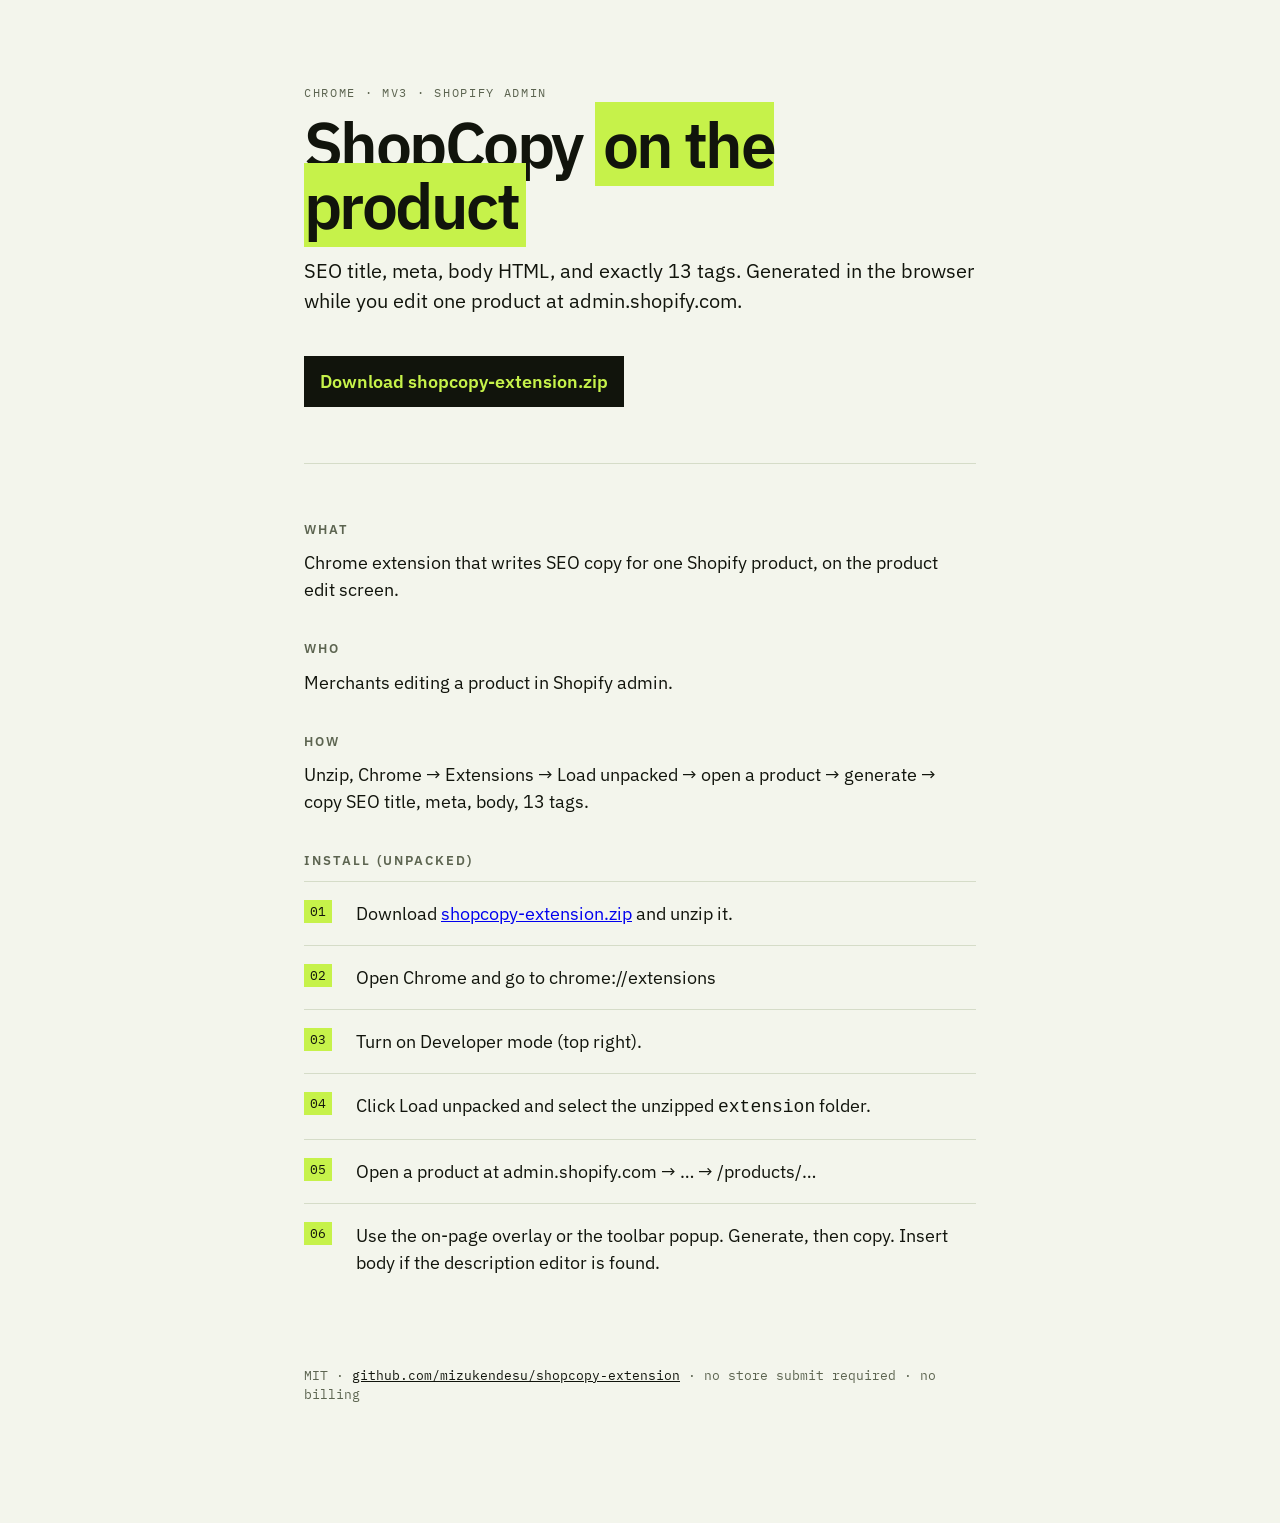
==== site/index.html @ ee1c4bcb "Add ShopCopy MV3 extension and GitHub Pages landing. Client-side SEO copy on Shopify product edit, u" ====
<!DOCTYPE html>
<html lang="en">
<head>
  <meta charset="utf-8" />
  <meta name="viewport" content="width=device-width, initial-scale=1" />
  <title>ShopCopy — Chrome extension for Shopify product SEO</title>
  <meta name="description" content="Chrome extension that writes SEO copy for one Shopify product, on the product edit screen." />
  <link rel="preconnect" href="https://fonts.googleapis.com" />
  <link rel="preconnect" href="https://fonts.gstatic.com" crossorigin />
  <link href="https://fonts.googleapis.com/css2?family=IBM+Plex+Mono:wght@400;500&family=IBM+Plex+Sans:wght@400;500;600;700&display=swap" rel="stylesheet" />
  <style>
    :root {
      --ink: #11140c;
      --paper: #f3f5ec;
      --lime: #c6f24a;
      --mute: #5c6450;
      --line: #d5dcc8;
    }
    * { box-sizing: border-box; }
    html, body { margin: 0; background: var(--paper); color: var(--ink); }
    body {
      font-family: "IBM Plex Sans", "Helvetica Neue", Arial, sans-serif;
      font-size: 18px;
      line-height: 1.5;
    }
    .wrap { max-width: 720px; margin: 0 auto; padding: 72px 24px 120px; }
    .kicker {
      font-family: "IBM Plex Mono", ui-monospace, monospace;
      font-size: 12px;
      letter-spacing: 0.14em;
      text-transform: uppercase;
      color: var(--mute);
    }
    h1 {
      font-size: clamp(40px, 7vw, 64px);
      line-height: 0.95;
      letter-spacing: -0.04em;
      font-weight: 600;
      margin: 12px 0 20px;
    }
    h1 em { font-style: normal; color: var(--ink); background: var(--lime); padding: 0 0.12em; }
    .sub { font-size: 20px; max-width: 38em; margin: 0 0 40px; }
    a.dl {
      display: inline-block;
      background: var(--ink);
      color: var(--lime);
      text-decoration: none;
      padding: 12px 16px;
      font-weight: 600;
      border-radius: 0;
    }
    a.dl:hover { background: #000; }
    hr { border: 0; border-top: 1px solid var(--line); margin: 56px 0; }
    h2 {
      font-size: 13px;
      letter-spacing: 0.16em;
      text-transform: uppercase;
      font-weight: 600;
      margin: 0 0 10px;
      color: var(--mute);
    }
    .stack p { margin: 0 0 36px; max-width: 36em; }
    ol.steps {
      margin: 0;
      padding: 0;
      list-style: none;
      counter-reset: st;
    }
    ol.steps li {
      counter-increment: st;
      padding: 18px 0 18px 52px;
      position: relative;
      border-top: 1px solid var(--line);
    }
    ol.steps li::before {
      content: counter(st, decimal-leading-zero);
      position: absolute;
      left: 0;
      top: 18px;
      font-family: "IBM Plex Mono", ui-monospace, monospace;
      font-size: 13px;
      color: var(--ink);
      background: var(--lime);
      padding: 2px 6px;
    }
    footer {
      margin-top: 72px;
      font-size: 13px;
      color: var(--mute);
      font-family: "IBM Plex Mono", ui-monospace, monospace;
    }
    footer a { color: var(--ink); }
  </style>
</head>
<body>
  <div class="wrap">
    <p class="kicker">Chrome · MV3 · Shopify admin</p>
    <h1>ShopCopy <em>on the product</em></h1>
    <p class="sub">SEO title, meta, body HTML, and exactly 13 tags. Generated in the browser while you edit one product at admin.shopify.com.</p>
    <p><a class="dl" href="./shopcopy-extension.zip">Download shopcopy-extension.zip</a></p>

    <hr />

    <div class="stack">
      <h2>What</h2>
      <p>Chrome extension that writes SEO copy for one Shopify product, on the product edit screen.</p>
      <h2>Who</h2>
      <p>Merchants editing a product in Shopify admin.</p>
      <h2>How</h2>
      <p>Unzip, Chrome → Extensions → Load unpacked → open a product → generate → copy SEO title, meta, body, 13 tags.</p>
    </div>

    <h2>Install (unpacked)</h2>
    <ol class="steps">
      <li>Download <a href="./shopcopy-extension.zip">shopcopy-extension.zip</a> and unzip it.</li>
      <li>Open Chrome and go to chrome://extensions</li>
      <li>Turn on Developer mode (top right).</li>
      <li>Click Load unpacked and select the unzipped <code>extension</code> folder.</li>
      <li>Open a product at admin.shopify.com → … → /products/…</li>
      <li>Use the on-page overlay or the toolbar popup. Generate, then copy. Insert body if the description editor is found.</li>
    </ol>

    <footer>
      MIT · <a href="https://github.com/mizukendesu/shopcopy-extension">github.com/mizukendesu/shopcopy-extension</a>
      · no store submit required · no billing
    </footer>
  </div>
</body>
</html>
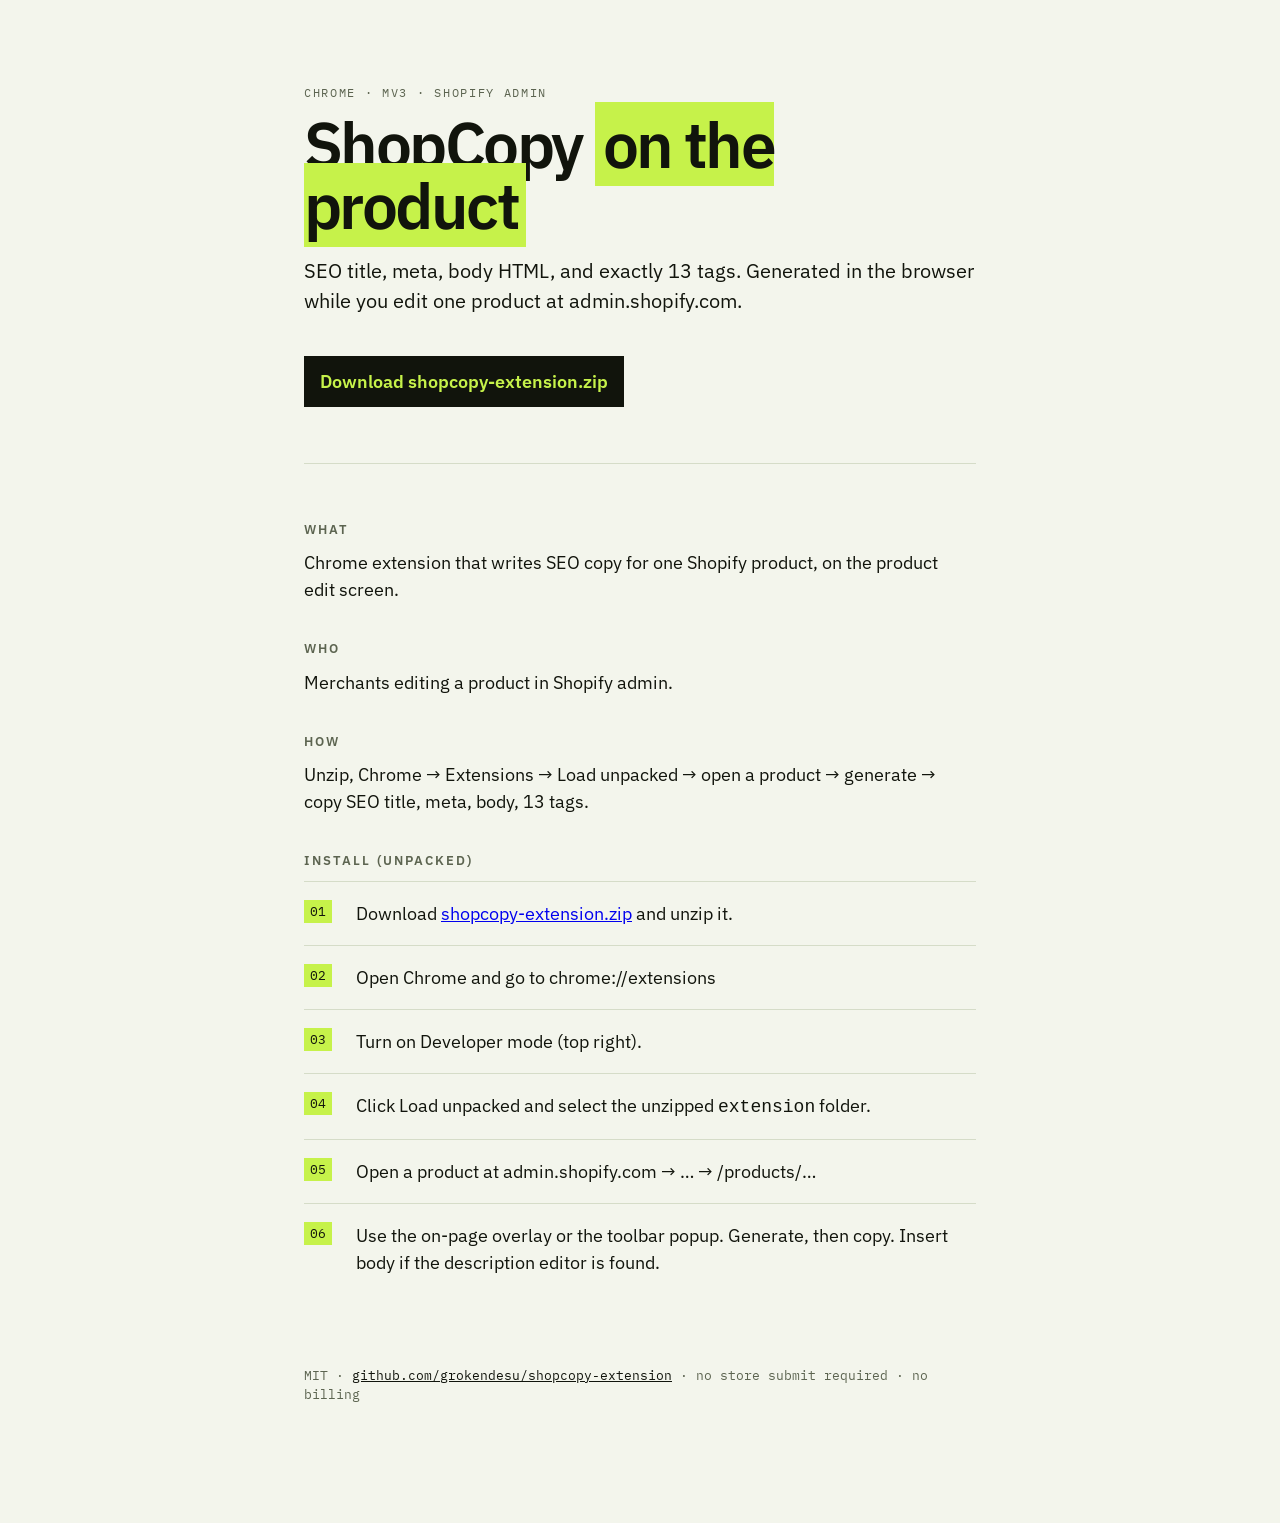
==== commit d4819e1c: "Fix Shopify Admin title/body read and insert on the product edit SPA. Poll frames, labels, JSON, and" ====
--- a/site/index.html
+++ b/site/index.html
@@ -121,7 +121,7 @@
     </ol>
 
     <footer>
-      MIT · <a href="https://github.com/mizukendesu/shopcopy-extension">github.com/mizukendesu/shopcopy-extension</a>
+      MIT · <a href="https://github.com/grokendesu/shopcopy-extension">github.com/grokendesu/shopcopy-extension</a>
       · no store submit required · no billing
     </footer>
   </div>
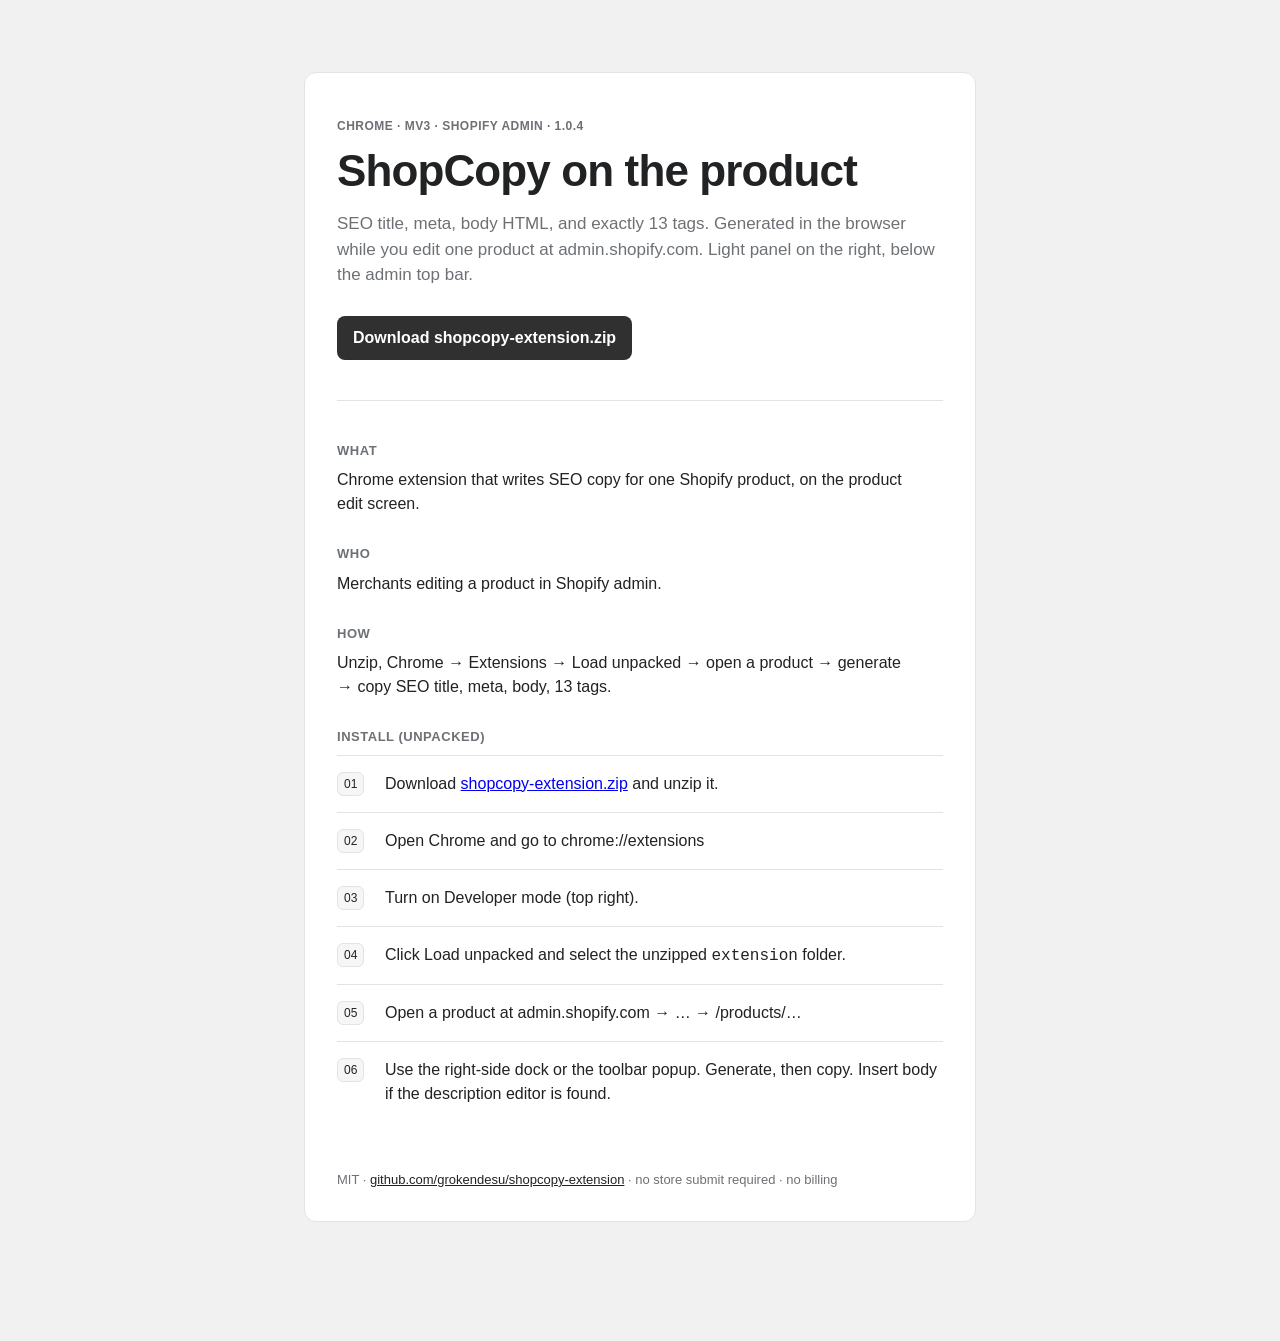
==== commit fe66ac50: "Reskin ShopCopy 1.0.4 to a light Polaris right dock. Replace the dark neon overlay with a narrow whi" ====
--- a/site/index.html
+++ b/site/index.html
@@ -5,61 +5,64 @@
   <meta name="viewport" content="width=device-width, initial-scale=1" />
   <title>ShopCopy — Chrome extension for Shopify product SEO</title>
   <meta name="description" content="Chrome extension that writes SEO copy for one Shopify product, on the product edit screen." />
-  <link rel="preconnect" href="https://fonts.googleapis.com" />
-  <link rel="preconnect" href="https://fonts.gstatic.com" crossorigin />
-  <link href="https://fonts.googleapis.com/css2?family=IBM+Plex+Mono:wght@400;500&family=IBM+Plex+Sans:wght@400;500;600;700&display=swap" rel="stylesheet" />
   <style>
     :root {
-      --ink: #11140c;
-      --paper: #f3f5ec;
-      --lime: #c6f24a;
-      --mute: #5c6450;
-      --line: #d5dcc8;
+      --page: #f1f1f1;
+      --surface: #ffffff;
+      --text: #202223;
+      --subdued: #6d7175;
+      --line: #e1e3e5;
+      --action: #303030;
     }
     * { box-sizing: border-box; }
-    html, body { margin: 0; background: var(--paper); color: var(--ink); }
+    html, body { margin: 0; background: var(--page); color: var(--text); }
     body {
-      font-family: "IBM Plex Sans", "Helvetica Neue", Arial, sans-serif;
-      font-size: 18px;
+      font-family: Inter, -apple-system, BlinkMacSystemFont, "Segoe UI", Roboto, "Helvetica Neue", Arial, sans-serif;
+      font-size: 16px;
       line-height: 1.5;
     }
     .wrap { max-width: 720px; margin: 0 auto; padding: 72px 24px 120px; }
+    .card {
+      background: var(--surface);
+      border: 1px solid var(--line);
+      border-radius: 12px;
+      padding: 32px;
+    }
     .kicker {
-      font-family: "IBM Plex Mono", ui-monospace, monospace;
       font-size: 12px;
-      letter-spacing: 0.14em;
+      letter-spacing: 0.04em;
       text-transform: uppercase;
-      color: var(--mute);
+      color: var(--subdued);
+      font-weight: 550;
     }
     h1 {
-      font-size: clamp(40px, 7vw, 64px);
-      line-height: 0.95;
-      letter-spacing: -0.04em;
-      font-weight: 600;
-      margin: 12px 0 20px;
+      font-size: clamp(32px, 6vw, 44px);
+      line-height: 1.1;
+      letter-spacing: -0.02em;
+      font-weight: 650;
+      margin: 12px 0 16px;
     }
-    h1 em { font-style: normal; color: var(--ink); background: var(--lime); padding: 0 0.12em; }
-    .sub { font-size: 20px; max-width: 38em; margin: 0 0 40px; }
+    .sub { font-size: 17px; max-width: 38em; margin: 0 0 28px; color: var(--subdued); }
     a.dl {
       display: inline-block;
-      background: var(--ink);
-      color: var(--lime);
+      background: var(--action);
+      color: #ffffff;
       text-decoration: none;
-      padding: 12px 16px;
-      font-weight: 600;
-      border-radius: 0;
+      padding: 10px 16px;
+      font-weight: 550;
+      border-radius: 8px;
     }
-    a.dl:hover { background: #000; }
-    hr { border: 0; border-top: 1px solid var(--line); margin: 56px 0; }
+    a.dl:hover { background: #1a1a1a; }
+    hr { border: 0; border-top: 1px solid var(--line); margin: 40px 0; }
     h2 {
       font-size: 13px;
-      letter-spacing: 0.16em;
+      letter-spacing: 0.04em;
       text-transform: uppercase;
-      font-weight: 600;
-      margin: 0 0 10px;
-      color: var(--mute);
+      font-weight: 650;
+      margin: 0 0 8px;
+      color: var(--subdued);
     }
-    .stack p { margin: 0 0 36px; max-width: 36em; }
+    .stack p { margin: 0 0 28px; max-width: 36em; }
     ol.steps {
       margin: 0;
       padding: 0;
@@ -68,7 +71,7 @@
     }
     ol.steps li {
       counter-increment: st;
-      padding: 18px 0 18px 52px;
+      padding: 16px 0 16px 48px;
       position: relative;
       border-top: 1px solid var(--line);
     }
@@ -76,27 +79,28 @@
       content: counter(st, decimal-leading-zero);
       position: absolute;
       left: 0;
-      top: 18px;
-      font-family: "IBM Plex Mono", ui-monospace, monospace;
-      font-size: 13px;
-      color: var(--ink);
-      background: var(--lime);
+      top: 16px;
+      font-size: 12px;
+      color: var(--text);
+      background: #f6f6f7;
+      border: 1px solid var(--line);
+      border-radius: 6px;
       padding: 2px 6px;
     }
     footer {
-      margin-top: 72px;
+      margin-top: 48px;
       font-size: 13px;
-      color: var(--mute);
-      font-family: "IBM Plex Mono", ui-monospace, monospace;
+      color: var(--subdued);
     }
-    footer a { color: var(--ink); }
+    footer a { color: var(--text); }
   </style>
 </head>
 <body>
   <div class="wrap">
-    <p class="kicker">Chrome · MV3 · Shopify admin</p>
-    <h1>ShopCopy <em>on the product</em></h1>
-    <p class="sub">SEO title, meta, body HTML, and exactly 13 tags. Generated in the browser while you edit one product at admin.shopify.com.</p>
+    <div class="card">
+    <p class="kicker">Chrome · MV3 · Shopify admin · 1.0.4</p>
+    <h1>ShopCopy on the product</h1>
+    <p class="sub">SEO title, meta, body HTML, and exactly 13 tags. Generated in the browser while you edit one product at admin.shopify.com. Light panel on the right, below the admin top bar.</p>
     <p><a class="dl" href="./shopcopy-extension.zip">Download shopcopy-extension.zip</a></p>
 
     <hr />
@@ -117,13 +121,14 @@
       <li>Turn on Developer mode (top right).</li>
       <li>Click Load unpacked and select the unzipped <code>extension</code> folder.</li>
       <li>Open a product at admin.shopify.com → … → /products/…</li>
-      <li>Use the on-page overlay or the toolbar popup. Generate, then copy. Insert body if the description editor is found.</li>
+      <li>Use the right-side dock or the toolbar popup. Generate, then copy. Insert body if the description editor is found.</li>
     </ol>
 
     <footer>
       MIT · <a href="https://github.com/grokendesu/shopcopy-extension">github.com/grokendesu/shopcopy-extension</a>
       · no store submit required · no billing
     </footer>
+    </div>
   </div>
 </body>
 </html>
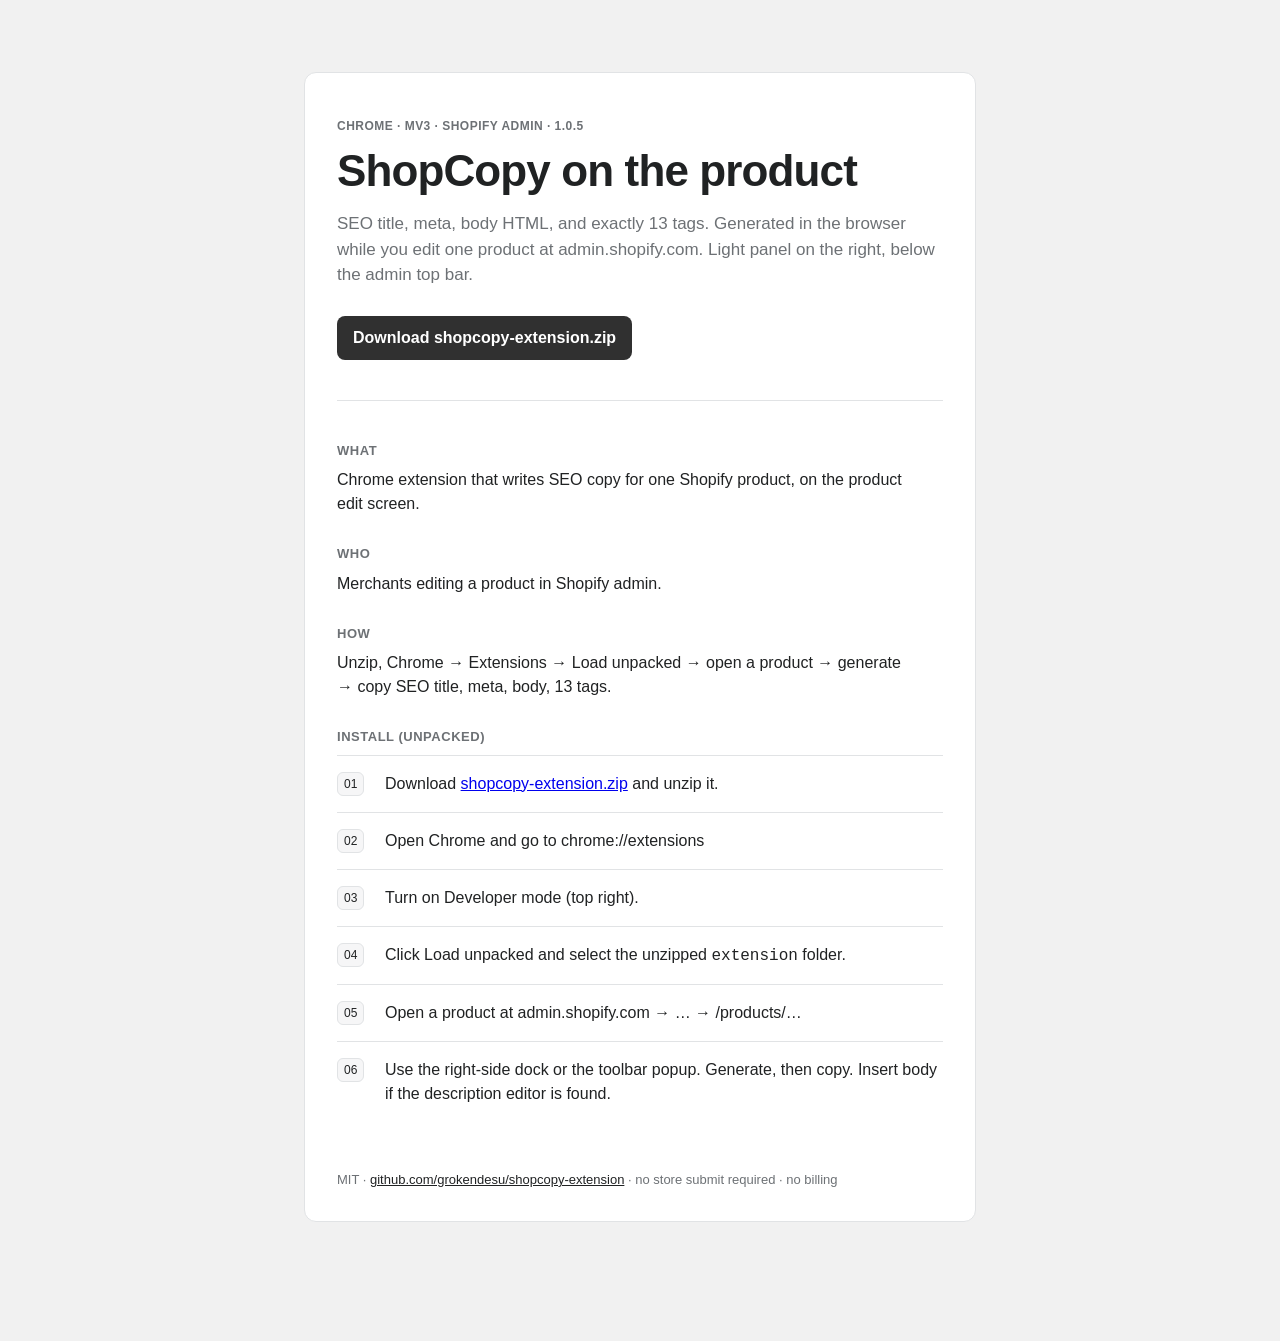
==== commit d4f7a1ce: "Wait for Shopify SPA title field before erroring (1.0.5). Retry s-internal-text-field via MutationOb" ====
--- a/site/index.html
+++ b/site/index.html
@@ -98,7 +98,7 @@
 <body>
   <div class="wrap">
     <div class="card">
-    <p class="kicker">Chrome · MV3 · Shopify admin · 1.0.4</p>
+    <p class="kicker">Chrome · MV3 · Shopify admin · 1.0.5</p>
     <h1>ShopCopy on the product</h1>
     <p class="sub">SEO title, meta, body HTML, and exactly 13 tags. Generated in the browser while you edit one product at admin.shopify.com. Light panel on the right, below the admin top bar.</p>
     <p><a class="dl" href="./shopcopy-extension.zip">Download shopcopy-extension.zip</a></p>
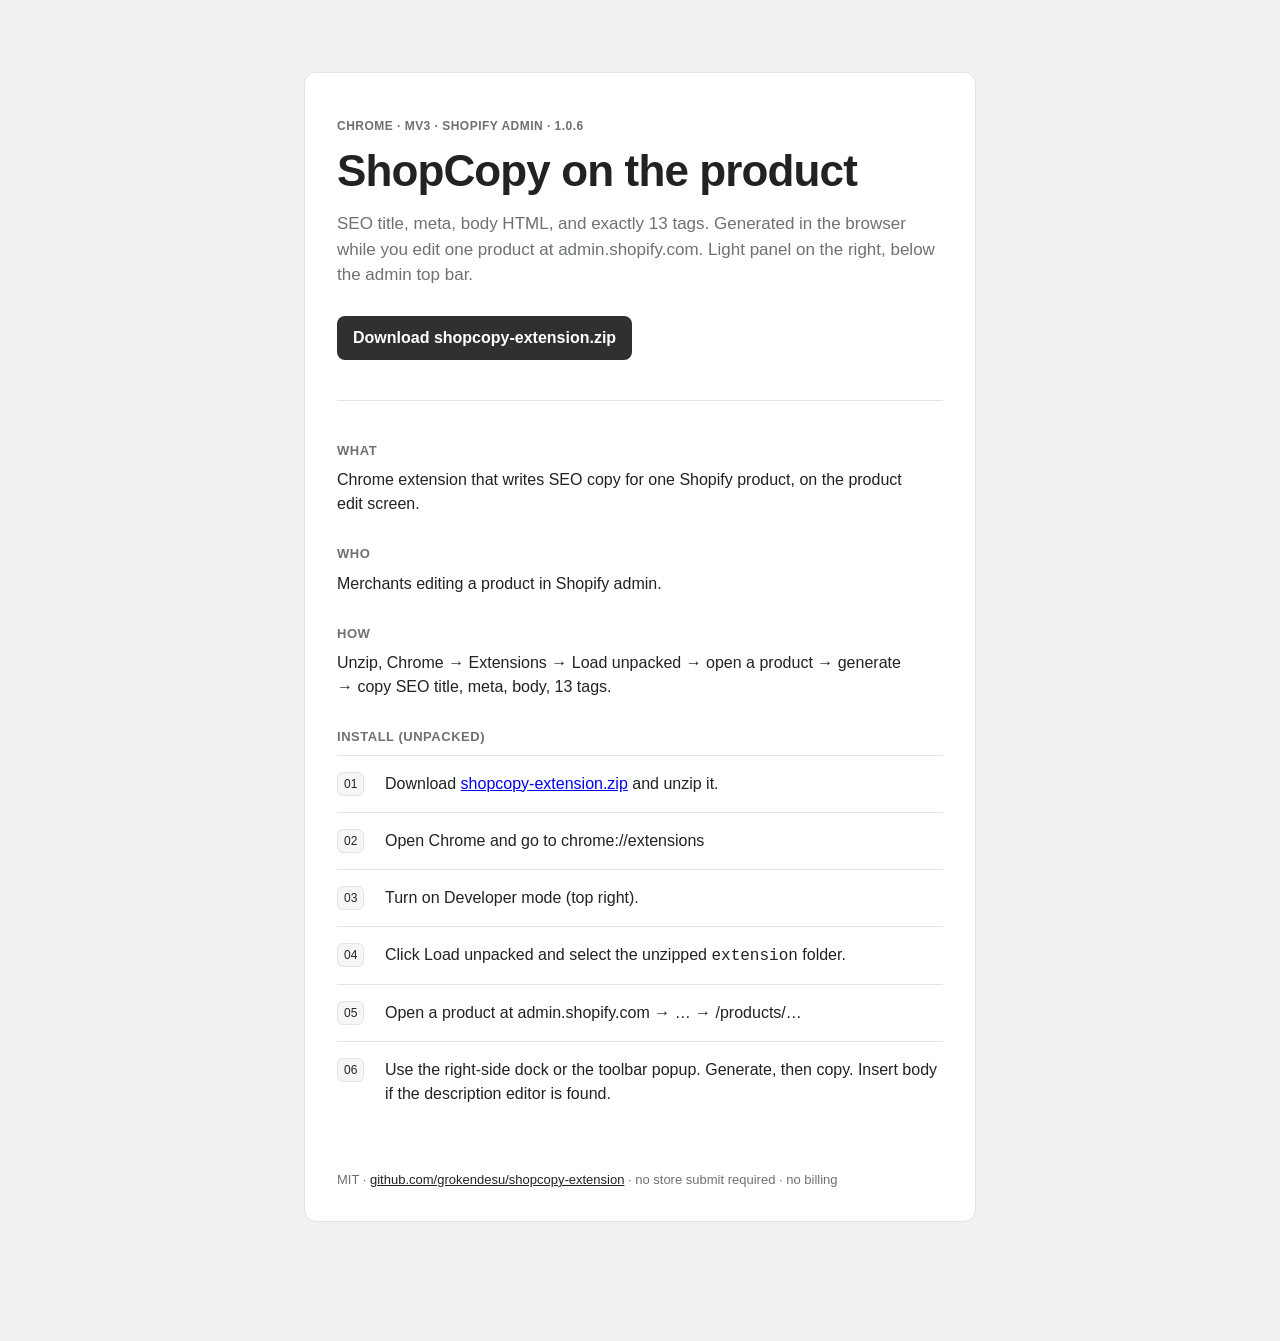
==== commit 574830fe: "Hide the dock until the Shopify title field is on the page (1.0.6). Observer retries in the backgrou" ====
--- a/site/index.html
+++ b/site/index.html
@@ -98,7 +98,7 @@
 <body>
   <div class="wrap">
     <div class="card">
-    <p class="kicker">Chrome · MV3 · Shopify admin · 1.0.5</p>
+    <p class="kicker">Chrome · MV3 · Shopify admin · 1.0.6</p>
     <h1>ShopCopy on the product</h1>
     <p class="sub">SEO title, meta, body HTML, and exactly 13 tags. Generated in the browser while you edit one product at admin.shopify.com. Light panel on the right, below the admin top bar.</p>
     <p><a class="dl" href="./shopcopy-extension.zip">Download shopcopy-extension.zip</a></p>
